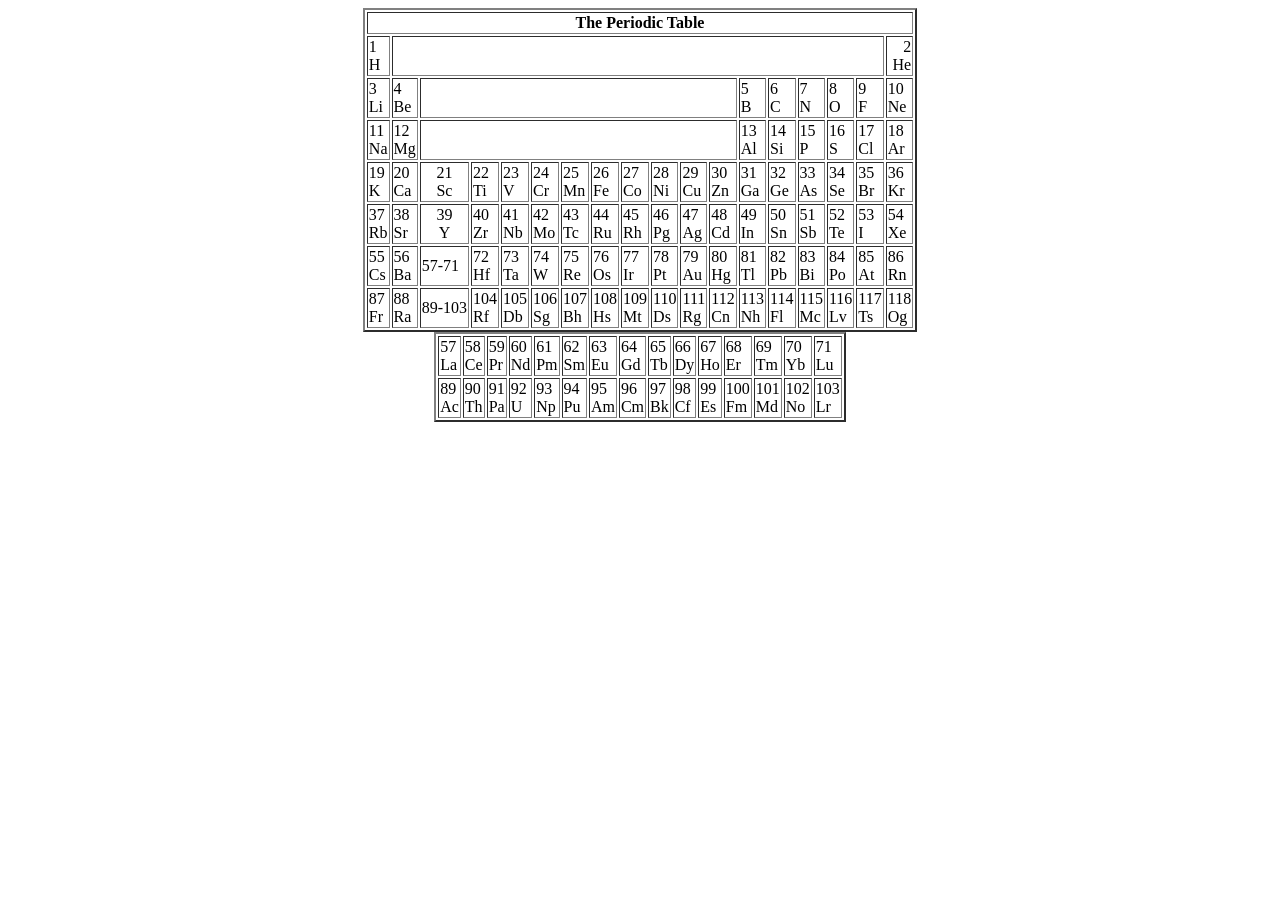
==== index.html @ 4da65993 "Assignment 01" ====
<!doctype html>
<html lang="en">
  <head>
    <meta charset="UTF-8" />
    <meta name="viewport" content="width=device-width, initial-scale=1.0" />
    <title>Assignment 01</title>
  </head>
  <body>
      <table border="2" align="center">
        <thead><tr>
          <th rowspan="2" colspan="18">The Periodic Table</th></tr>
        </thead>
        <tr>
          <td align="left">
            <div>1<br>H</div>
            </td><td colspan="16"></td>
          </td>
          <td align="right"><div>2<br>He</div></td>
        </tr>
        <tr>
        <td>3<br>Li</td>
        <td>4<br>Be</td>
        <td colspan="10"></td>
        <td>5<br>B</td>
        <td>6<br>C</td>
        <td>7<br>N</td>
        <td>8<br>O</td>
        <td>9<br>F</td>
        <td>10<br>Ne</td>
        </tr>
        <tr>
            <td>11<br>Na</td>
            <td>12<br>Mg</td>
            <td colspan="10"></td>
            <td>13<br>Al</td>
            <td>14<br>Si</td>
            <td>15<br>P</td>
            <td>16<br>S</td>
            <td>17<br>Cl</td>
            <td>18<br>Ar</td>
        </tr>
        <tr>
            <td>19<br>K</td>
            <td>20<br>Ca</td>
            <td align="center">21<br>Sc</td>
            <td>22<br>Ti</td>
            <td>23<br>V</td>
            <td>24<br>Cr</td>
            <td>25<br>Mn</td>
            <td>26<br>Fe</td>
            <td>27<br>Co</td>
            <td>28<br>Ni</td>
            <td>29<br>Cu</td>
            <td>30<br>Zn</td>
            <td>31<br>Ga</td>
            <td>32<br>Ge</td>
            <td>33<br>As</td>
            <td>34<br>Se</td>
            <td>35<br>Br</td>
            <td>36<br>Kr</td>
        </tr>
        <tr>
            <td>37<br>Rb</td>
            <td>38<br>Sr</td>
            <td align="center">39<br>Y</td>
            <td>40<br>Zr</td>
            <td>41<br>Nb</td>
            <td>42<br>Mo</td>
            <td>43<br>Tc</td>
            <td>44<br>Ru</td>
            <td>45<br>Rh</td>
            <td>46<br>Pg</td>
            <td>47<br>Ag</td>
            <td>48<br>Cd</td>
            <td>49<br>In</td>
            <td>50<br>Sn</td>
            <td>51<br>Sb</td>
            <td>52<br>Te</td>
            <td>53<br>I</td>
            <td>54<br>Xe</td>
        </tr>
        <tr>
            <td>55<br>Cs</td>
            <td>56<br>Ba</td>
            <td>57-71<br> </td>
            <td>72<br>Hf</td>
            <td>73<br>Ta</td>
            <td>74<br>W</td>
            <td>75<br>Re</td>
            <td>76<br>Os</td>
            <td>77<br>Ir</td>
            <td>78<br>Pt</td>
            <td>79<br>Au</td>
            <td>80<br>Hg</td>
            <td>81<br>Tl</td>
            <td>82<br>Pb</td>
            <td>83<br>Bi</td>
            <td>84<br>Po</td>
            <td>85<br>At</td>
            <td>86<br>Rn</td>
        </tr>
        <tr>
            <td>87<br>Fr</td>
            <td>88<br>Ra</td>
            <td>89-103<br> </td>
            <td>104<br>Rf</td>
            <td>105<br>Db</td>
            <td>106<br>Sg</td>
            <td>107<br>Bh</td>
            <td>108<br>Hs</td>
            <td>109<br>Mt</td>
            <td>110<br>Ds</td>
            <td>111<br>Rg</td>
            <td>112<br>Cn</td>
            <td>113<br>Nh</td>
            <td>114<br>Fl</td>
            <td>115<br>Mc</td>
            <td>116<br>Lv</td>
            <td>117<br>Ts</td>
            <td>118<br>Og</td>
        </tr>
      </table>
    </div>
    <table border="2" align="center">
      <tr>
        <td>57<br>La</td>
        <td>58<br>Ce</td>
        <td>59<br>Pr</td>
        <td>60<br>Nd</td>
        <td>61<br>Pm</td>
        <td>62<br>Sm</td>
        <td>63<br>Eu</td>
        <td>64<br>Gd</td>
        <td>65<br>Tb</td>
        <td>66<br>Dy</td>
        <td>67<br>Ho</td>
        <td>68<br>Er</td>
        <td>69<br>Tm</td>
        <td>70<br>Yb</td>
        <td>71<br>Lu</td>
      </tr>
      <tr>
      <td>89<br>Ac</td>
      <td>90<br>Th</td>
      <td>91<br>Pa</td>
      <td>92<br>U</td>
      <td>93<br>Np</td>
      <td>94<br>Pu</td>
      <td>95<br>Am</td>
      <td>96<br>Cm</td>
      <td>97<br>Bk</td>
      <td>98<br>Cf</td>
      <td>99<br>Es</td>
      <td>100<br>Fm</td>
      <td>101<br>Md</td>
      <td>102<br>No</td>
      <td>103<br>Lr</td>
    </tr>
    </table>
  </body>
</html>
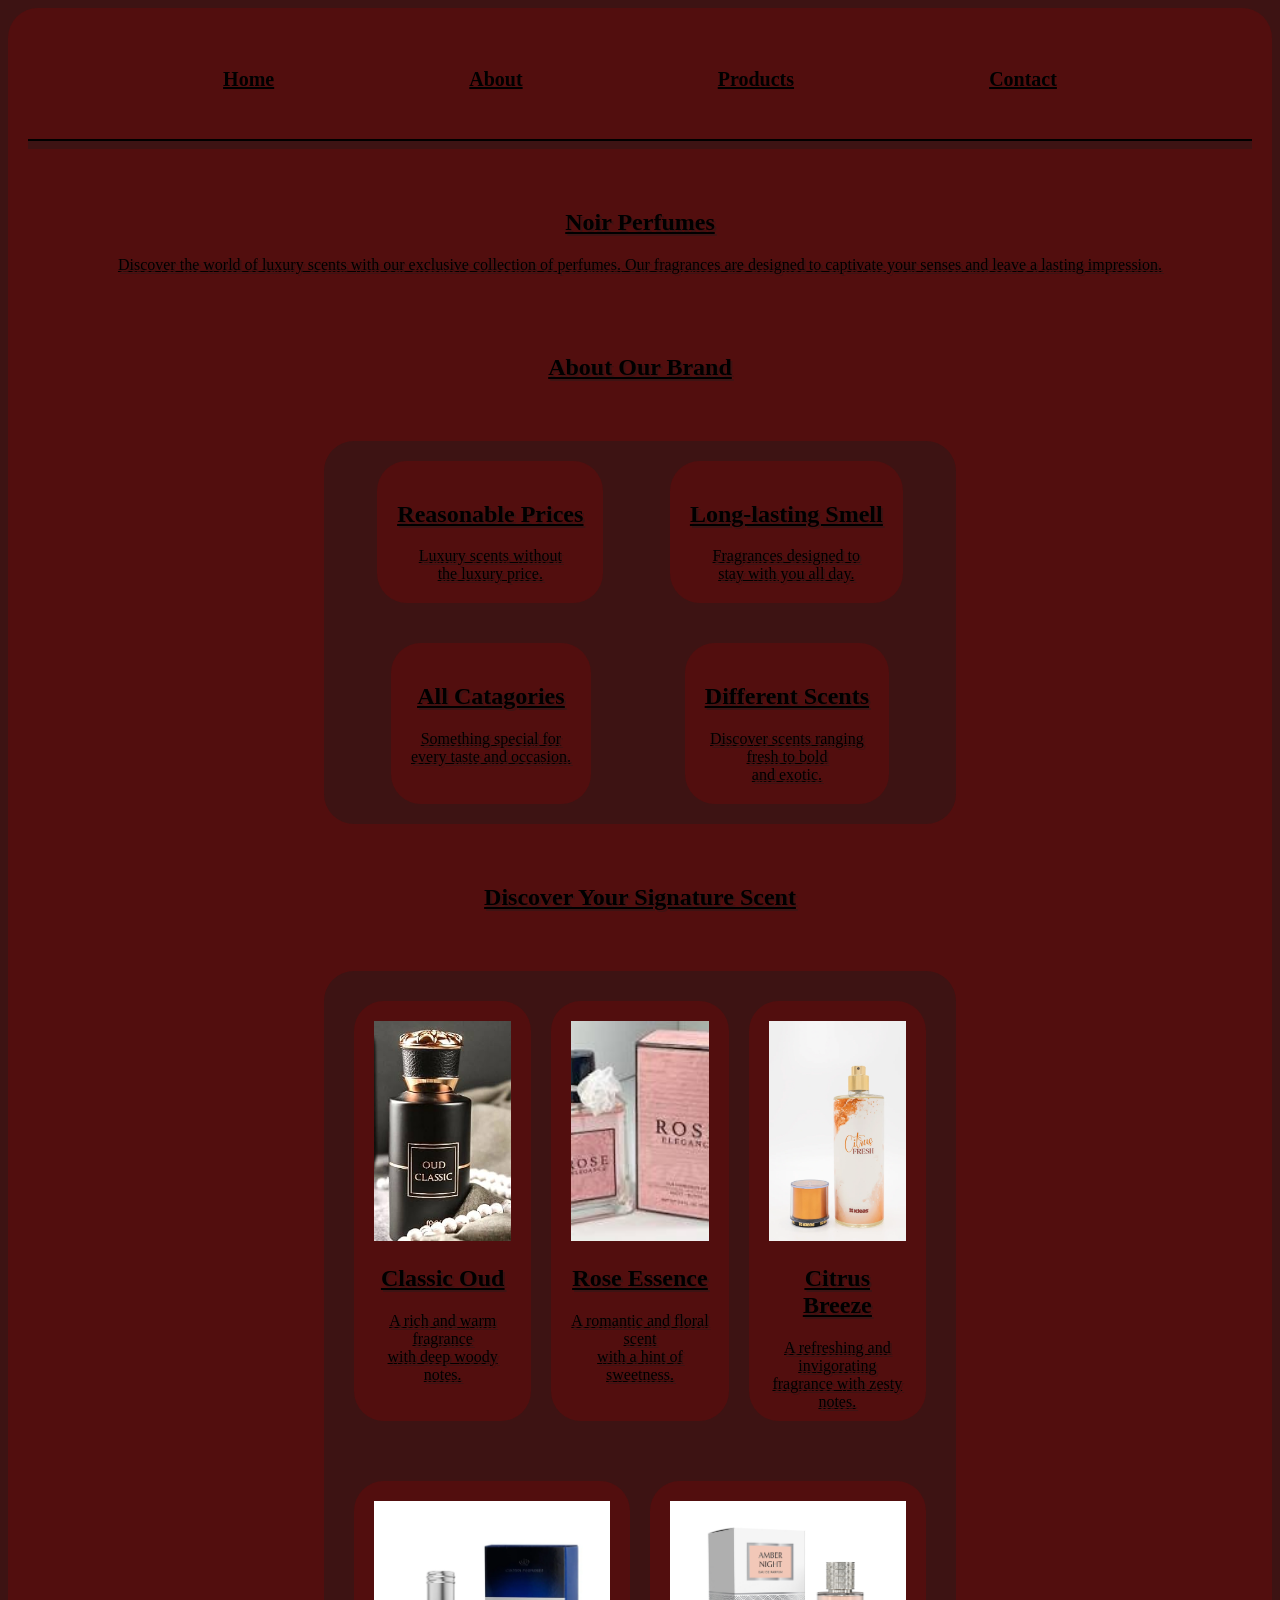
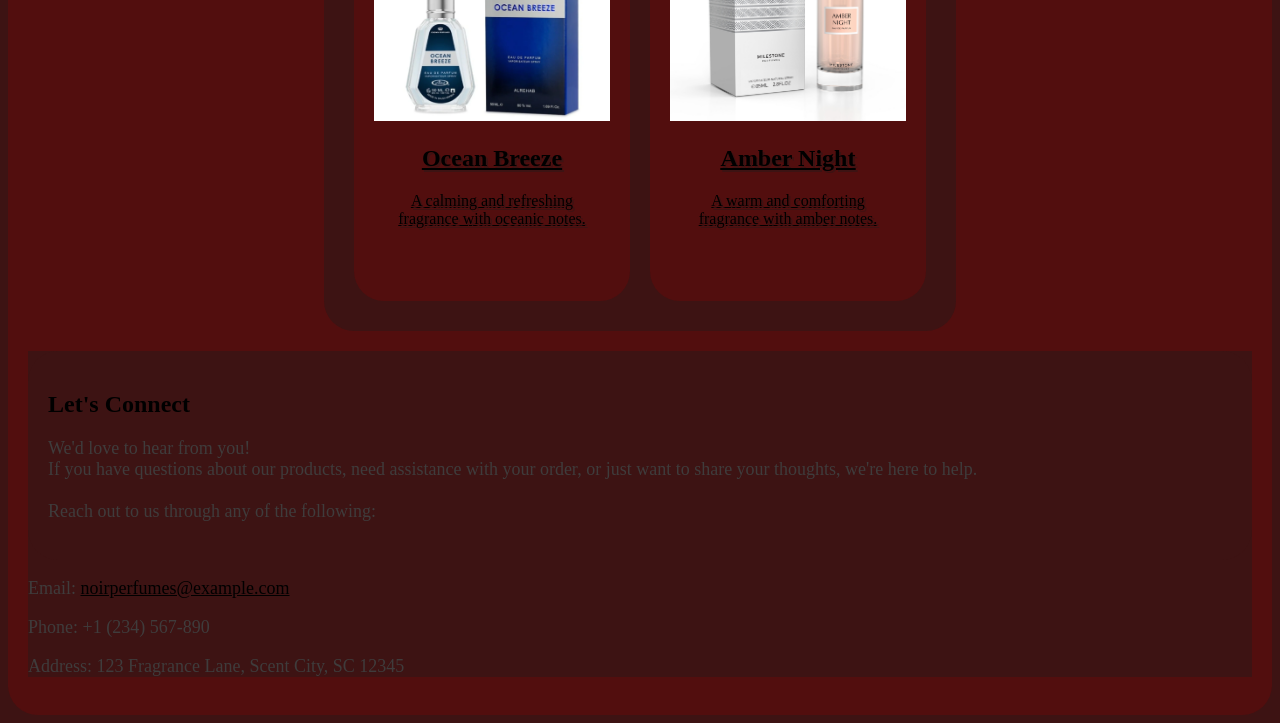
==== commit aa4f1c97: "assignment-03" ====
--- a/index.html
+++ b/index.html
@@ -3,159 +3,102 @@
   <head>
     <meta charset="UTF-8" />
     <meta name="viewport" content="width=device-width, initial-scale=1.0" />
-    <title>Assignment 01</title>
+    <title>Web Page Using Flexboxes</title>
+    <link rel="stylesheet" href="assignment3.css" />
   </head>
   <body>
-      <table border="2" align="center">
-        <thead><tr>
-          <th rowspan="2" colspan="18">The Periodic Table</th></tr>
-        </thead>
-        <tr>
-          <td align="left">
-            <div>1<br>H</div>
-            </td><td colspan="16"></td>
-          </td>
-          <td align="right"><div>2<br>He</div></td>
-        </tr>
-        <tr>
-        <td>3<br>Li</td>
-        <td>4<br>Be</td>
-        <td colspan="10"></td>
-        <td>5<br>B</td>
-        <td>6<br>C</td>
-        <td>7<br>N</td>
-        <td>8<br>O</td>
-        <td>9<br>F</td>
-        <td>10<br>Ne</td>
-        </tr>
-        <tr>
-            <td>11<br>Na</td>
-            <td>12<br>Mg</td>
-            <td colspan="10"></td>
-            <td>13<br>Al</td>
-            <td>14<br>Si</td>
-            <td>15<br>P</td>
-            <td>16<br>S</td>
-            <td>17<br>Cl</td>
-            <td>18<br>Ar</td>
-        </tr>
-        <tr>
-            <td>19<br>K</td>
-            <td>20<br>Ca</td>
-            <td align="center">21<br>Sc</td>
-            <td>22<br>Ti</td>
-            <td>23<br>V</td>
-            <td>24<br>Cr</td>
-            <td>25<br>Mn</td>
-            <td>26<br>Fe</td>
-            <td>27<br>Co</td>
-            <td>28<br>Ni</td>
-            <td>29<br>Cu</td>
-            <td>30<br>Zn</td>
-            <td>31<br>Ga</td>
-            <td>32<br>Ge</td>
-            <td>33<br>As</td>
-            <td>34<br>Se</td>
-            <td>35<br>Br</td>
-            <td>36<br>Kr</td>
-        </tr>
-        <tr>
-            <td>37<br>Rb</td>
-            <td>38<br>Sr</td>
-            <td align="center">39<br>Y</td>
-            <td>40<br>Zr</td>
-            <td>41<br>Nb</td>
-            <td>42<br>Mo</td>
-            <td>43<br>Tc</td>
-            <td>44<br>Ru</td>
-            <td>45<br>Rh</td>
-            <td>46<br>Pg</td>
-            <td>47<br>Ag</td>
-            <td>48<br>Cd</td>
-            <td>49<br>In</td>
-            <td>50<br>Sn</td>
-            <td>51<br>Sb</td>
-            <td>52<br>Te</td>
-            <td>53<br>I</td>
-            <td>54<br>Xe</td>
-        </tr>
-        <tr>
-            <td>55<br>Cs</td>
-            <td>56<br>Ba</td>
-            <td>57-71<br> </td>
-            <td>72<br>Hf</td>
-            <td>73<br>Ta</td>
-            <td>74<br>W</td>
-            <td>75<br>Re</td>
-            <td>76<br>Os</td>
-            <td>77<br>Ir</td>
-            <td>78<br>Pt</td>
-            <td>79<br>Au</td>
-            <td>80<br>Hg</td>
-            <td>81<br>Tl</td>
-            <td>82<br>Pb</td>
-            <td>83<br>Bi</td>
-            <td>84<br>Po</td>
-            <td>85<br>At</td>
-            <td>86<br>Rn</td>
-        </tr>
-        <tr>
-            <td>87<br>Fr</td>
-            <td>88<br>Ra</td>
-            <td>89-103<br> </td>
-            <td>104<br>Rf</td>
-            <td>105<br>Db</td>
-            <td>106<br>Sg</td>
-            <td>107<br>Bh</td>
-            <td>108<br>Hs</td>
-            <td>109<br>Mt</td>
-            <td>110<br>Ds</td>
-            <td>111<br>Rg</td>
-            <td>112<br>Cn</td>
-            <td>113<br>Nh</td>
-            <td>114<br>Fl</td>
-            <td>115<br>Mc</td>
-            <td>116<br>Lv</td>
-            <td>117<br>Ts</td>
-            <td>118<br>Og</td>
-        </tr>
-      </table>
+    <div style="border-radius: 30px;background-color: rgb(82, 14, 14);">
+    <div class="navbar">
+      <div class="navItem"><a href="#home">Home</a></div>
+      <div class="navItem"><a href="#about">About</a></div>
+      <div class="navItem"><a href="#products">Products</a></div>
+      <div class="navItem"><a href="#contact">Contact</a></div>
     </div>
-    <table border="2" align="center">
-      <tr>
-        <td>57<br>La</td>
-        <td>58<br>Ce</td>
-        <td>59<br>Pr</td>
-        <td>60<br>Nd</td>
-        <td>61<br>Pm</td>
-        <td>62<br>Sm</td>
-        <td>63<br>Eu</td>
-        <td>64<br>Gd</td>
-        <td>65<br>Tb</td>
-        <td>66<br>Dy</td>
-        <td>67<br>Ho</td>
-        <td>68<br>Er</td>
-        <td>69<br>Tm</td>
-        <td>70<br>Yb</td>
-        <td>71<br>Lu</td>
-      </tr>
-      <tr>
-      <td>89<br>Ac</td>
-      <td>90<br>Th</td>
-      <td>91<br>Pa</td>
-      <td>92<br>U</td>
-      <td>93<br>Np</td>
-      <td>94<br>Pu</td>
-      <td>95<br>Am</td>
-      <td>96<br>Cm</td>
-      <td>97<br>Bk</td>
-      <td>98<br>Cf</td>
-      <td>99<br>Es</td>
-      <td>100<br>Fm</td>
-      <td>101<br>Md</td>
-      <td>102<br>No</td>
-      <td>103<br>Lr</td>
-    </tr>
-    </table>
+    <section id="home"><hr color="black">
+    
+    <div class="parent">
+      <div class="heading">
+        <h1 style="background-color: rgb(82, 14, 14)">Noir Perfumes</h1>
+        Discover the world of luxury scents with our exclusive collection of
+          perfumes. Our fragrances are designed to captivate your senses and
+          leave a lasting impression.
+      </div>
+    </section>
+    <section id="about">
+      <div class="heading">
+      <h2 style="background-color: rgb(82, 14, 14)">About Our Brand</h2></div>
+      <div class="parent">
+        <div class="cardHead" style="border-top-left-radius: 30px;border-top-right-radius: 30px;">
+          <div class="card">
+            <h2 class="heading">Reasonable Prices</h2>
+            Luxury scents without <br />
+            the luxury price.
+          </div>
+          <br />
+          <div class="card">
+            <h2 class="heading">Long-lasting Smell</h2>
+            Fragrances designed to <br />
+            stay with you all day.
+          </div>
+        </div>
+        <div class="cardHead" style="border-bottom-left-radius: 30px;border-bottom-right-radius: 30px;">
+          <div class="card">
+            <h2 class="heading">All Catagories</h2>
+            Something special for <br />
+            every taste and occasion.
+          </div>
+          <br />
+          <div class="card">
+            <h2 class="heading">Different Scents</h2>
+            Discover scents ranging <br />
+            fresh to bold <br />and exotic.
+          </div>
+        </div>
+      </div></section>
+      <section id="products">
+        <div class="heading">
+        <h2 style="background-color: rgb(82, 14, 14);">Discover Your Signature Scent</h2>
+      </div>
+      <div class="parent">
+        <div class="cardHead" style="border-top-left-radius: 30px;border-top-right-radius: 30px;">
+          <div class="productCard">
+            <img src="./img/classic-oud.jpg" alt="Classic Oud Img">
+            <h2 class="heading">Classic Oud</h2>
+            A rich and warm fragrance <br />with deep woody notes.
+          </div>
+          <div class="productCard">
+            <img src="./img/rose-elegance.jpg" alt="Rose Essence Img">
+            <h2 class="heading">Rose Essence</h2>
+            A romantic and floral scent <br />with a hint of sweetness.
+          </div>
+          <div class="productCard">
+            <img src="./img/Citrus_fresh.webp" alt="Citrus Breeze Img">
+            <h2 class="heading">Citrus Breeze</h2>
+            A refreshing and invigorating <br />fragrance with zesty notes.
+          </div>
+        </div>
+        <div class="cardHead" style="border-bottom-left-radius: 30px;border-bottom-right-radius: 30px;">
+          <div class="productCard">
+            <img src="./img/ocean_breeze.webp" alt="Ocean Breeze Img">
+            <h2 class="heading">Ocean Breeze</h2>
+            A calming and refreshing <br />fragrance with oceanic notes.
+          </div>
+          <div class="productCard">
+            <img src="./img/Amber-Night-1-scaled.jpg" alt="Amber Night Img">
+            <h2 class="heading">Amber Night</h2>
+            A warm and comforting <br />fragrance with amber notes.
+          </div>
+        </div>
+      </div></section>
+      <section id="contact">
+        <div class="contactUs">
+        <h2 style="background-color: rgb(61, 19, 19);">Let's Connect</h2>
+        <p class="para" style="text-decoration: none;">We'd love to hear from you! <br />If you have questions about our products, need assistance with your order, or just want to share your thoughts, we're here to help.<br /> <br />Reach out to us through any of the following:</p>
+        </div>
+        <p class="para" style="text-decoration: none;">Email: <a class="contactLink" href="mailto:info@perfumeshop.com">noirperfumes@example.com</a></p>
+        <p class="para" style="text-decoration: none;">Phone: +1 (234) 567-890</p>
+        <p class="para" style="text-decoration: none;">Address: 123 Fragrance Lane, Scent City, SC 12345</p>
+      </section>
+    </div>
   </body>
 </html>
--- a/assignment3.css
+++ b/assignment3.css
@@ -0,0 +1,118 @@
+* {
+  background-color: rgb(61, 19, 19);
+}
+
+html {
+  scroll-behavior: smooth;
+}
+
+div {
+  padding: 20px;
+  justify-content: center;
+  transition: 0.5s;
+}
+
+.heading {
+  background-color: rgb(82, 14, 14);
+  text-align: center;
+  text-decoration: underline;
+  text-shadow: 2px 2px rgb(61, 19, 19);
+}
+
+.parent {
+  background-color: rgb(82, 14, 14);
+  padding: 20px;
+  /* border-radius: 30px; */
+  display: flex;
+  flex-direction: column;
+}
+
+.card {
+  border-radius: 30px;
+  background-color: rgb(82, 14, 14);
+  text-align: center;
+  text-decoration: underline;
+  text-shadow: 2px 2px rgb(61, 19, 19);
+}
+
+.card:hover {
+  transform: scale(1.05);
+  box-shadow: 0 10px 25px rgba(0, 0, 0, 0.15);
+}
+
+.cardHead {
+  display: flex;
+  flex-direction: row;
+  width: 50%;
+  align-self: center;
+  justify-content: space-evenly;
+}
+
+.navbar {
+  display: flex;
+  flex-direction: row;
+  justify-content: space-evenly;
+  background-color: rgb(82, 14, 14);
+  /* border-radius: 30px; */
+  padding: 20px;
+  position: sticky;
+}
+.navItem {
+  text-decoration: none;
+  color: white;
+  background-color: rgb(82, 14, 14);
+  font-size: 20px;
+  font-weight: bold;
+}
+
+.navItem:hover {
+  transform: scale(1.05);
+  transform: translateY(-5px);
+}
+
+a {
+  text-decoration: underline bold;
+  color: black;
+  background-color: rgb(82, 14, 14);
+}
+
+.productCard {
+  width: 280px;
+  height: 380px;
+  overflow: hidden;
+  border-radius: 30px;
+  background-color: rgb(82, 14, 14);
+  text-align: center;
+  text-decoration: underline;
+  text-shadow: 2px 2px rgb(61, 19, 19);
+  margin: 10px;
+}
+
+.productCard img {
+  width: 100%;
+  height: 220px;
+  object-fit: cover;
+}
+
+.productCard:hover {
+  transform: scale(1.05);
+  box-shadow: 0 10px 25px rgba(0, 0, 0, 0.15);
+}
+
+.para {
+  text-align: left;
+  font-size: 18px;
+  color: rgb(63, 60, 60);
+}
+
+.contactUs {
+  padding: 20px;
+  text-align: left;
+  border-radius: 30px;
+}
+
+.contactLink {
+  text-decoration: underline;
+  color: black;
+  background-color: rgb(61, 19, 19);
+}
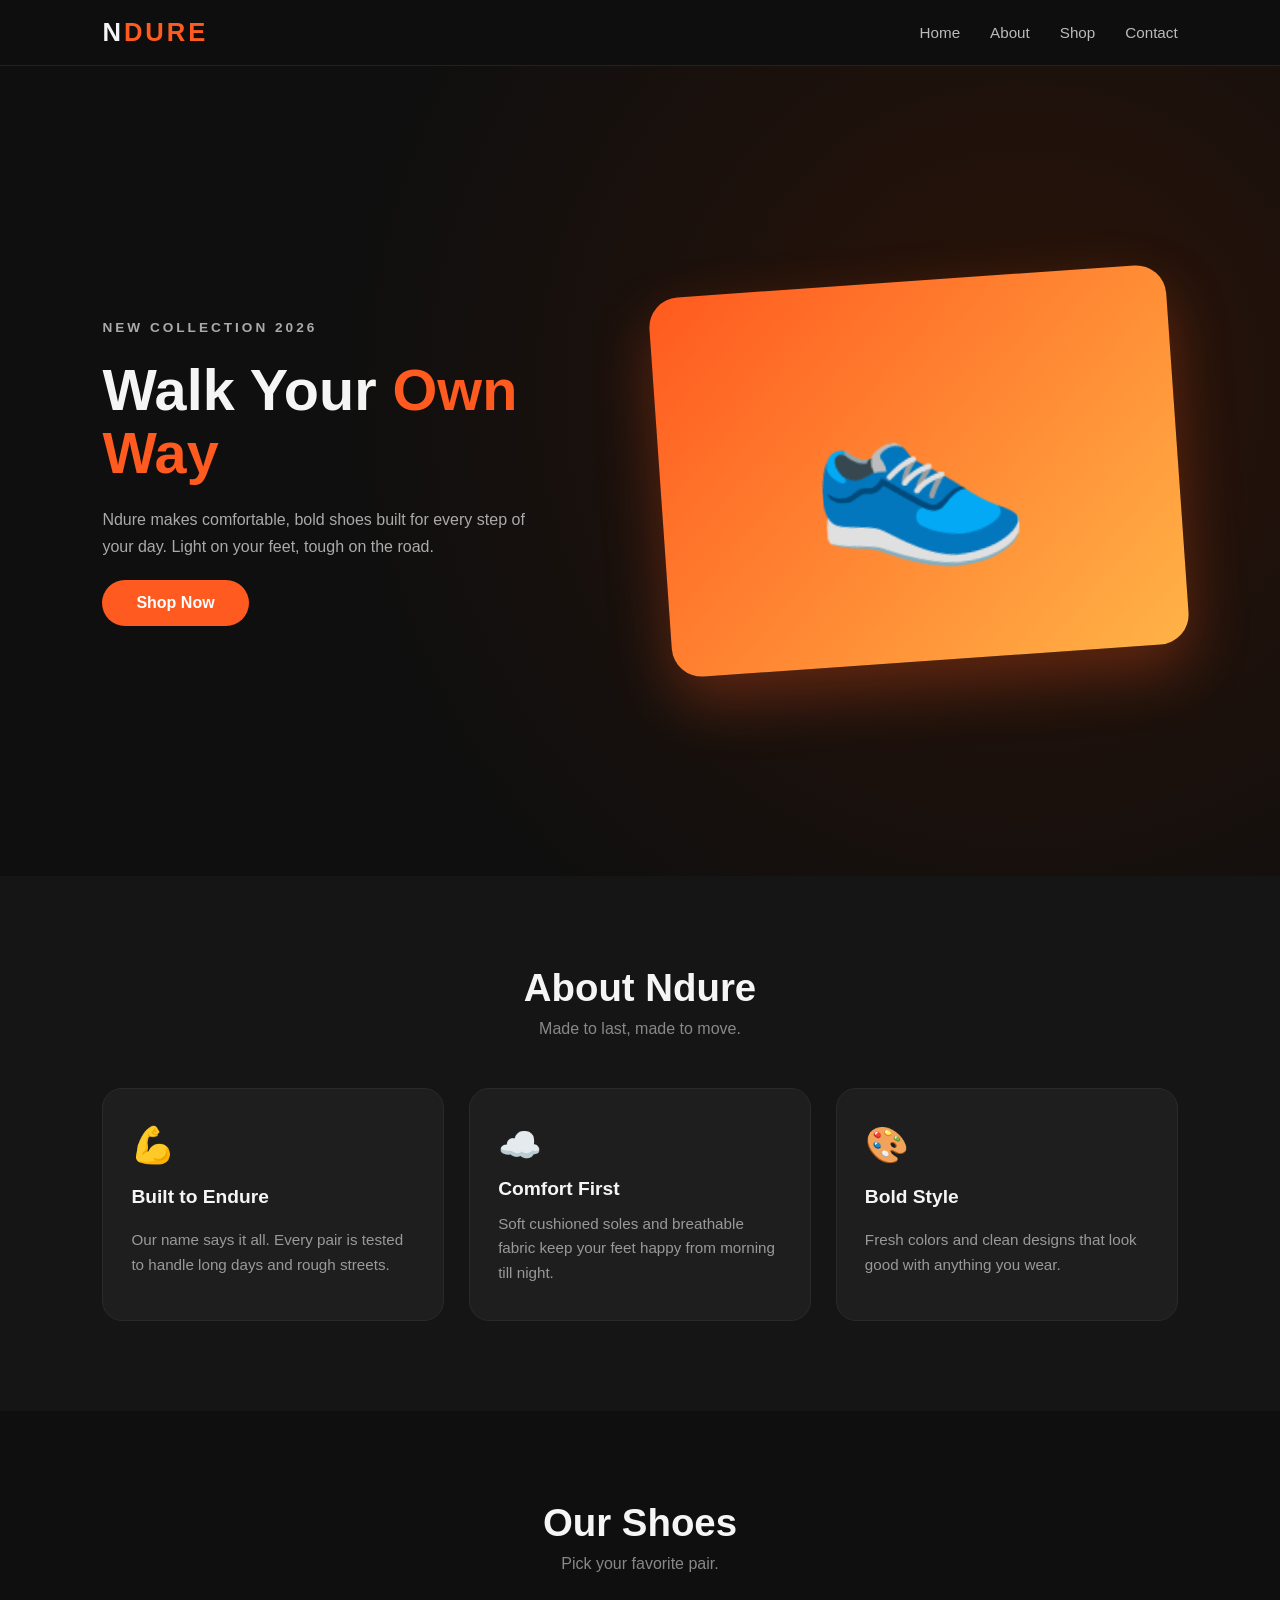
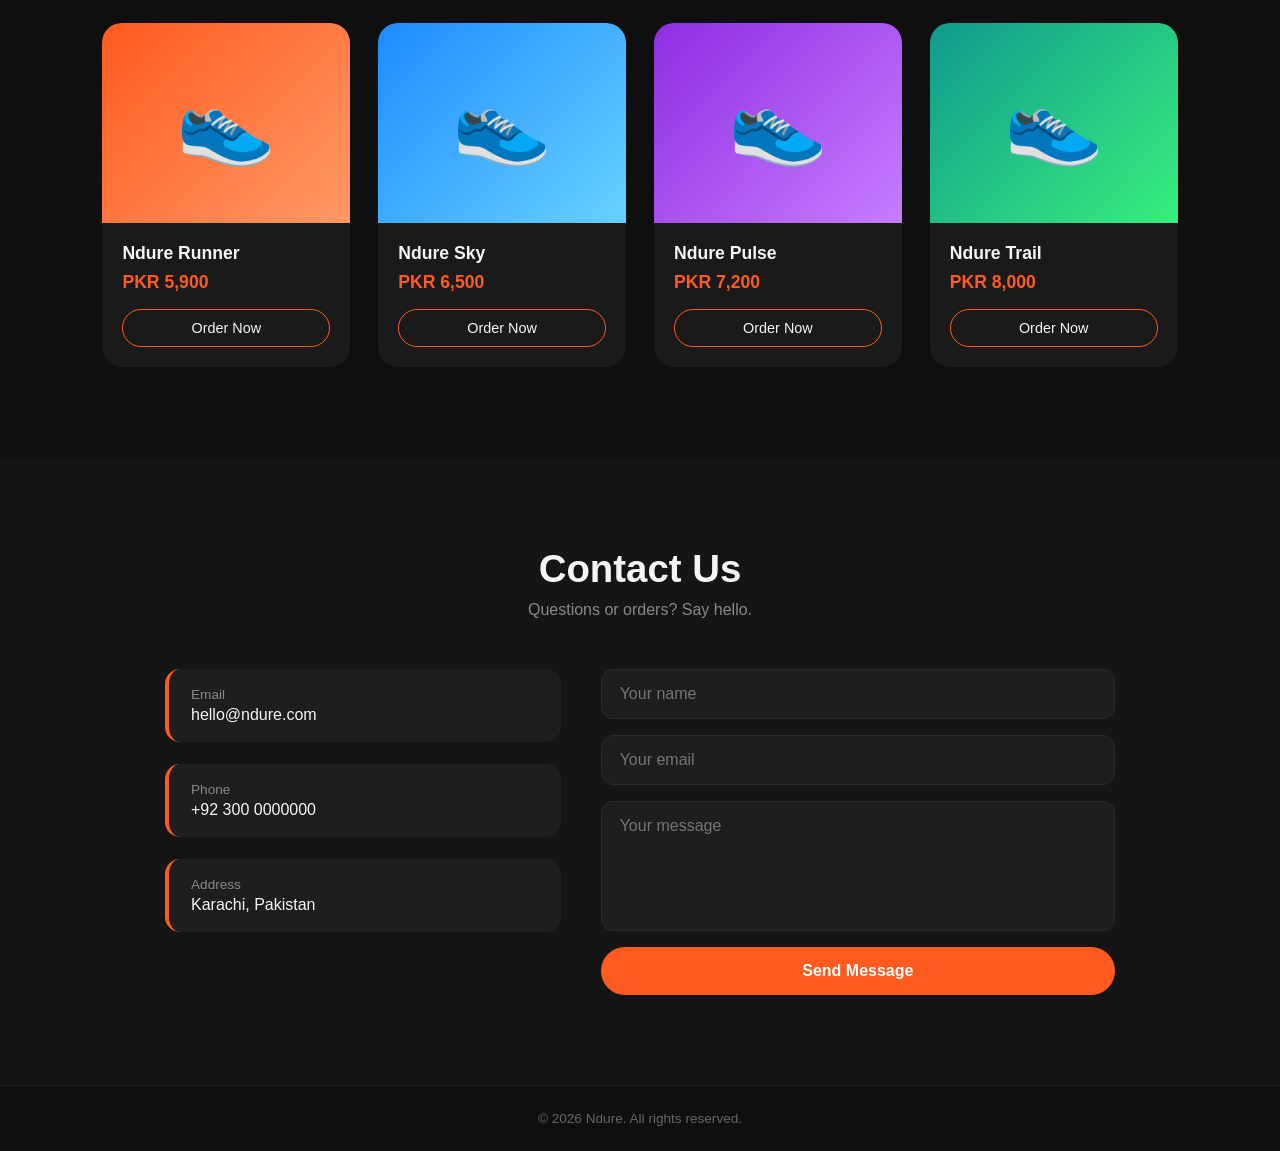
==== commit 0cfeff01: "grid website" ====
--- a/index.html
+++ b/index.html
@@ -2,103 +2,133 @@
 <html lang="en">
   <head>
     <meta charset="UTF-8" />
-    <meta name="viewport" content="width=device-width, initial-scale=1.0" />
-    <title>Web Page Using Flexboxes</title>
-    <link rel="stylesheet" href="assignment3.css" />
+    <meta name="viewport" content="width=device-width, initial-scale=1" />
+    <title>Ndure | Walk Your Own Way</title>
+    <link rel="stylesheet" href="style.css" />
   </head>
   <body>
-    <div style="border-radius: 30px;background-color: rgb(82, 14, 14);">
-    <div class="navbar">
-      <div class="navItem"><a href="#home">Home</a></div>
-      <div class="navItem"><a href="#about">About</a></div>
-      <div class="navItem"><a href="#products">Products</a></div>
-      <div class="navItem"><a href="#contact">Contact</a></div>
-    </div>
-    <section id="home"><hr color="black">
-    
-    <div class="parent">
-      <div class="heading">
-        <h1 style="background-color: rgb(82, 14, 14)">Noir Perfumes</h1>
-        Discover the world of luxury scents with our exclusive collection of
-          perfumes. Our fragrances are designed to captivate your senses and
-          leave a lasting impression.
+    <!-- NAVBAR -->
+    <header>
+      <a href="#home" class="logo">N<span>DURE</span></a>
+      <nav>
+        <a href="#home">Home</a>
+        <a href="#about">About</a>
+        <a href="#shop">Shop</a>
+        <a href="#contact">Contact</a>
+      </nav>
+    </header>
+
+    <!-- HOME -->
+    <section id="home">
+      <div class="hero-text">
+        <p class="tag">NEW COLLECTION 2026</p>
+        <h1>Walk Your <span>Own Way</span></h1>
+        <p>
+          Ndure makes comfortable, bold shoes built for every step of your day.
+          Light on your feet, tough on the road.
+        </p>
+        <a href="#shop" class="btn">Shop Now</a>
+      </div>
+      <div class="hero-img">👟</div>
+    </section>
+
+    <!-- ABOUT -->
+    <section id="about">
+      <div class="section-title">
+        <h2>About Ndure</h2>
+        <p>Made to last, made to move.</p>
+      </div>
+      <div class="about-box">
+        <div class="about-card">
+          <div class="icon">💪</div>
+          <h3>Built to Endure</h3>
+          <p>
+            Our name says it all. Every pair is tested to handle long days and
+            rough streets.
+          </p>
+        </div>
+        <div class="about-card">
+          <div class="icon">☁️</div>
+          <h3>Comfort First</h3>
+          <p>
+            Soft cushioned soles and breathable fabric keep your feet happy from
+            morning till night.
+          </p>
+        </div>
+        <div class="about-card">
+          <div class="icon">🎨</div>
+          <h3>Bold Style</h3>
+          <p>
+            Fresh colors and clean designs that look good with anything you
+            wear.
+          </p>
+        </div>
       </div>
     </section>
-    <section id="about">
-      <div class="heading">
-      <h2 style="background-color: rgb(82, 14, 14)">About Our Brand</h2></div>
-      <div class="parent">
-        <div class="cardHead" style="border-top-left-radius: 30px;border-top-right-radius: 30px;">
-          <div class="card">
-            <h2 class="heading">Reasonable Prices</h2>
-            Luxury scents without <br />
-            the luxury price.
-          </div>
-          <br />
-          <div class="card">
-            <h2 class="heading">Long-lasting Smell</h2>
-            Fragrances designed to <br />
-            stay with you all day.
+
+    <!-- SHOP -->
+    <section id="shop">
+      <div class="section-title">
+        <h2>Our Shoes</h2>
+        <p>Pick your favorite pair.</p>
+      </div>
+      <div class="products">
+        <div class="product">
+          <div class="shoe-pic c1">👟</div>
+          <div class="info">
+            <h3>Ndure Runner</h3>
+            <p class="price">PKR 5,900</p>
+            <a href="#contact">Order Now</a>
           </div>
         </div>
-        <div class="cardHead" style="border-bottom-left-radius: 30px;border-bottom-right-radius: 30px;">
-          <div class="card">
-            <h2 class="heading">All Catagories</h2>
-            Something special for <br />
-            every taste and occasion.
-          </div>
-          <br />
-          <div class="card">
-            <h2 class="heading">Different Scents</h2>
-            Discover scents ranging <br />
-            fresh to bold <br />and exotic.
+        <div class="product">
+          <div class="shoe-pic c2">👟</div>
+          <div class="info">
+            <h3>Ndure Sky</h3>
+            <p class="price">PKR 6,500</p>
+            <a href="#contact">Order Now</a>
           </div>
         </div>
-      </div></section>
-      <section id="products">
-        <div class="heading">
-        <h2 style="background-color: rgb(82, 14, 14);">Discover Your Signature Scent</h2>
-      </div>
-      <div class="parent">
-        <div class="cardHead" style="border-top-left-radius: 30px;border-top-right-radius: 30px;">
-          <div class="productCard">
-            <img src="./img/classic-oud.jpg" alt="Classic Oud Img">
-            <h2 class="heading">Classic Oud</h2>
-            A rich and warm fragrance <br />with deep woody notes.
-          </div>
-          <div class="productCard">
-            <img src="./img/rose-elegance.jpg" alt="Rose Essence Img">
-            <h2 class="heading">Rose Essence</h2>
-            A romantic and floral scent <br />with a hint of sweetness.
-          </div>
-          <div class="productCard">
-            <img src="./img/Citrus_fresh.webp" alt="Citrus Breeze Img">
-            <h2 class="heading">Citrus Breeze</h2>
-            A refreshing and invigorating <br />fragrance with zesty notes.
+        <div class="product">
+          <div class="shoe-pic c3">👟</div>
+          <div class="info">
+            <h3>Ndure Pulse</h3>
+            <p class="price">PKR 7,200</p>
+            <a href="#contact">Order Now</a>
           </div>
         </div>
-        <div class="cardHead" style="border-bottom-left-radius: 30px;border-bottom-right-radius: 30px;">
-          <div class="productCard">
-            <img src="./img/ocean_breeze.webp" alt="Ocean Breeze Img">
-            <h2 class="heading">Ocean Breeze</h2>
-            A calming and refreshing <br />fragrance with oceanic notes.
-          </div>
-          <div class="productCard">
-            <img src="./img/Amber-Night-1-scaled.jpg" alt="Amber Night Img">
-            <h2 class="heading">Amber Night</h2>
-            A warm and comforting <br />fragrance with amber notes.
+        <div class="product">
+          <div class="shoe-pic c4">👟</div>
+          <div class="info">
+            <h3>Ndure Trail</h3>
+            <p class="price">PKR 8,000</p>
+            <a href="#contact">Order Now</a>
           </div>
         </div>
-      </div></section>
-      <section id="contact">
-        <div class="contactUs">
-        <h2 style="background-color: rgb(61, 19, 19);">Let's Connect</h2>
-        <p class="para" style="text-decoration: none;">We'd love to hear from you! <br />If you have questions about our products, need assistance with your order, or just want to share your thoughts, we're here to help.<br /> <br />Reach out to us through any of the following:</p>
+      </div>
+    </section>
+
+    <!-- CONTACT -->
+    <section id="contact">
+      <div class="section-title">
+        <h2>Contact Us</h2>
+        <p>Questions or orders? Say hello.</p>
+      </div>
+      <div class="contact-box">
+        <div class="contact-info">
+          <div><span>Email</span>hello@ndure.com</div>
+          <div><span>Phone</span>+92 300 0000000</div>
+          <div><span>Address</span>Karachi, Pakistan</div>
         </div>
-        <p class="para" style="text-decoration: none;">Email: <a class="contactLink" href="mailto:info@perfumeshop.com">noirperfumes@example.com</a></p>
-        <p class="para" style="text-decoration: none;">Phone: +1 (234) 567-890</p>
-        <p class="para" style="text-decoration: none;">Address: 123 Fragrance Lane, Scent City, SC 12345</p>
-      </section>
-    </div>
+        <form>
+          <input type="text" placeholder="Your name" />
+          <input type="email" placeholder="Your email" />
+          <textarea placeholder="Your message"></textarea>
+          <button type="button">Send Message</button>
+        </form>
+      </div>
+    </section>
+
+    <footer>© 2026 Ndure. All rights reserved.</footer>
   </body>
 </html>
--- a/style.css
+++ b/style.css
@@ -0,0 +1,349 @@
+/* ---------- Basic reset ---------- */
+* {
+  margin: 0;
+  padding: 0;
+  box-sizing: border-box;
+}
+
+html {
+  scroll-behavior: smooth;
+}
+
+body {
+  font-family: "Segoe UI", Arial, sans-serif;
+  background: #0f0f0f;
+  color: #f5f5f5;
+  display: grid; /* body itself is a grid */
+  grid-template-columns: 1fr;
+}
+
+a {
+  text-decoration: none;
+  color: inherit;
+}
+
+/* ---------- Navbar ---------- */
+header {
+  position: sticky;
+  top: 0;
+  z-index: 10;
+  display: grid;
+  grid-template-columns: 1fr auto;
+  align-items: center;
+  padding: 18px 8%;
+  background: rgba(15, 15, 15, 0.9);
+  border-bottom: 1px solid #222;
+}
+
+.logo {
+  font-size: 1.6rem;
+  font-weight: 800;
+  letter-spacing: 3px;
+}
+.logo span {
+  color: #ff5a1f;
+}
+
+nav {
+  display: grid;
+  grid-auto-flow: column;
+  gap: 30px;
+}
+nav a {
+  color: #bbb;
+  font-size: 0.95rem;
+  transition: 0.3s;
+}
+nav a:hover {
+  color: #ff5a1f;
+}
+
+/* ---------- Home ---------- */
+#home {
+  display: grid;
+  grid-template-columns: 1fr 1fr;
+  align-items: center;
+  gap: 40px;
+  min-height: 90vh;
+  padding: 0 8%;
+  background: radial-gradient(circle at 80% 40%, #2a1308, #0f0f0f 60%);
+}
+
+.hero-text {
+  display: grid;
+  gap: 20px;
+  justify-items: start;
+}
+.tag {
+  color: #ff5a1f;
+  letter-spacing: 3px;
+  font-size: 0.85rem;
+  font-weight: 600;
+}
+.hero-text h1 {
+  font-size: 3.6rem;
+  line-height: 1.1;
+}
+.hero-text h1 span {
+  color: #ff5a1f;
+}
+.hero-text p {
+  color: #aaa;
+  line-height: 1.7;
+  max-width: 440px;
+}
+
+.btn {
+  display: grid;
+  place-items: center;
+  padding: 14px 34px;
+  background: #ff5a1f;
+  color: #fff;
+  font-weight: 600;
+  border-radius: 50px;
+  transition: 0.3s;
+}
+.btn:hover {
+  background: #fff;
+  color: #0f0f0f;
+  transform: translateY(-3px);
+}
+
+.hero-img {
+  display: grid;
+  place-items: center;
+  font-size: 11rem;
+  height: 380px;
+  border-radius: 30px;
+  background: linear-gradient(135deg, #ff5a1f, #ffb347);
+  transform: rotate(-4deg);
+  box-shadow: 0 25px 60px rgba(255, 90, 31, 0.3);
+}
+
+/* ---------- Shared section style ---------- */
+section {
+  padding: 90px 8%;
+}
+
+.section-title {
+  display: grid;
+  justify-items: center;
+  gap: 10px;
+  margin-bottom: 50px;
+  text-align: center;
+}
+.section-title h2 {
+  font-size: 2.4rem;
+}
+.section-title p {
+  color: #888;
+}
+
+/* ---------- About ---------- */
+#about {
+  background: #151515;
+}
+.about-box {
+  display: grid;
+  grid-template-columns: repeat(3, 1fr);
+  gap: 25px;
+}
+.about-card {
+  display: grid;
+  gap: 12px;
+  padding: 35px 28px;
+  background: #1e1e1e;
+  border-radius: 20px;
+  border: 1px solid #2a2a2a;
+  transition: 0.3s;
+}
+.about-card:hover {
+  border-color: #ff5a1f;
+  transform: translateY(-6px);
+}
+.about-card .icon {
+  font-size: 2.2rem;
+}
+.about-card h3 {
+  font-size: 1.2rem;
+}
+.about-card p {
+  color: #999;
+  line-height: 1.6;
+  font-size: 0.95rem;
+}
+
+/* ---------- Shop ---------- */
+.products {
+  display: grid;
+  grid-template-columns: repeat(auto-fit, minmax(230px, 1fr));
+  gap: 28px;
+}
+.product {
+  display: grid;
+  grid-template-rows: 200px auto;
+  background: #1a1a1a;
+  border-radius: 20px;
+  overflow: hidden;
+  transition: 0.3s;
+}
+.product:hover {
+  transform: translateY(-8px);
+  box-shadow: 0 15px 35px rgba(0, 0, 0, 0.5);
+}
+
+.shoe-pic {
+  display: grid;
+  place-items: center;
+  font-size: 5rem;
+}
+.c1 {
+  background: linear-gradient(135deg, #ff5a1f, #ff9966);
+}
+.c2 {
+  background: linear-gradient(135deg, #1f8bff, #66d1ff);
+}
+.c3 {
+  background: linear-gradient(135deg, #8e2de2, #c77dff);
+}
+.c4 {
+  background: linear-gradient(135deg, #11998e, #38ef7d);
+}
+
+.info {
+  display: grid;
+  gap: 8px;
+  padding: 20px;
+}
+.info h3 {
+  font-size: 1.1rem;
+}
+.info .price {
+  color: #ff5a1f;
+  font-weight: 700;
+  font-size: 1.1rem;
+}
+.info a {
+  display: grid;
+  place-items: center;
+  margin-top: 8px;
+  padding: 10px;
+  border: 1px solid #ff5a1f;
+  border-radius: 50px;
+  font-size: 0.9rem;
+  transition: 0.3s;
+}
+.info a:hover {
+  background: #ff5a1f;
+}
+
+/* ---------- Contact ---------- */
+#contact {
+  background: #151515;
+}
+
+.contact-box {
+  display: grid;
+  grid-template-columns: 1fr 1.3fr;
+  gap: 40px;
+  max-width: 950px;
+  margin: 0 auto;
+}
+.contact-info {
+  display: grid;
+  align-content: start;
+  gap: 22px;
+}
+.contact-info div {
+  display: grid;
+  gap: 4px;
+  padding: 18px 22px;
+  background: #1e1e1e;
+  border-radius: 15px;
+  border-left: 4px solid #ff5a1f;
+}
+.contact-info span {
+  color: #888;
+  font-size: 0.85rem;
+}
+
+form {
+  display: grid;
+  gap: 16px;
+}
+input,
+textarea {
+  padding: 15px 18px;
+  background: #1e1e1e;
+  border: 1px solid #2a2a2a;
+  border-radius: 12px;
+  color: #fff;
+  font-size: 1rem;
+  font-family: inherit;
+}
+input:focus,
+textarea:focus {
+  outline: none;
+  border-color: #ff5a1f;
+}
+textarea {
+  height: 130px;
+  resize: none;
+}
+button {
+  padding: 15px;
+  background: #ff5a1f;
+  color: #fff;
+  border: none;
+  border-radius: 50px;
+  font-size: 1rem;
+  font-weight: 600;
+  cursor: pointer;
+  transition: 0.3s;
+}
+button:hover {
+  background: #fff;
+  color: #0f0f0f;
+}
+
+/* ---------- Footer ---------- */
+footer {
+  display: grid;
+  place-items: center;
+  padding: 25px;
+  color: #666;
+  font-size: 0.85rem;
+  border-top: 1px solid #222;
+}
+
+/* ---------- Mobile ---------- */
+@media (max-width: 800px) {
+  header {
+    grid-template-columns: 1fr;
+    justify-items: center;
+    gap: 12px;
+  }
+  nav {
+    gap: 18px;
+  }
+  #home {
+    grid-template-columns: 1fr;
+    padding-top: 50px;
+    padding-bottom: 50px;
+    text-align: center;
+  }
+  .hero-text {
+    justify-items: center;
+  }
+  .hero-text h1 {
+    font-size: 2.6rem;
+  }
+  .hero-img {
+    height: 260px;
+    font-size: 7rem;
+  }
+  .about-box,
+  .contact-box {
+    grid-template-columns: 1fr;
+  }
+}
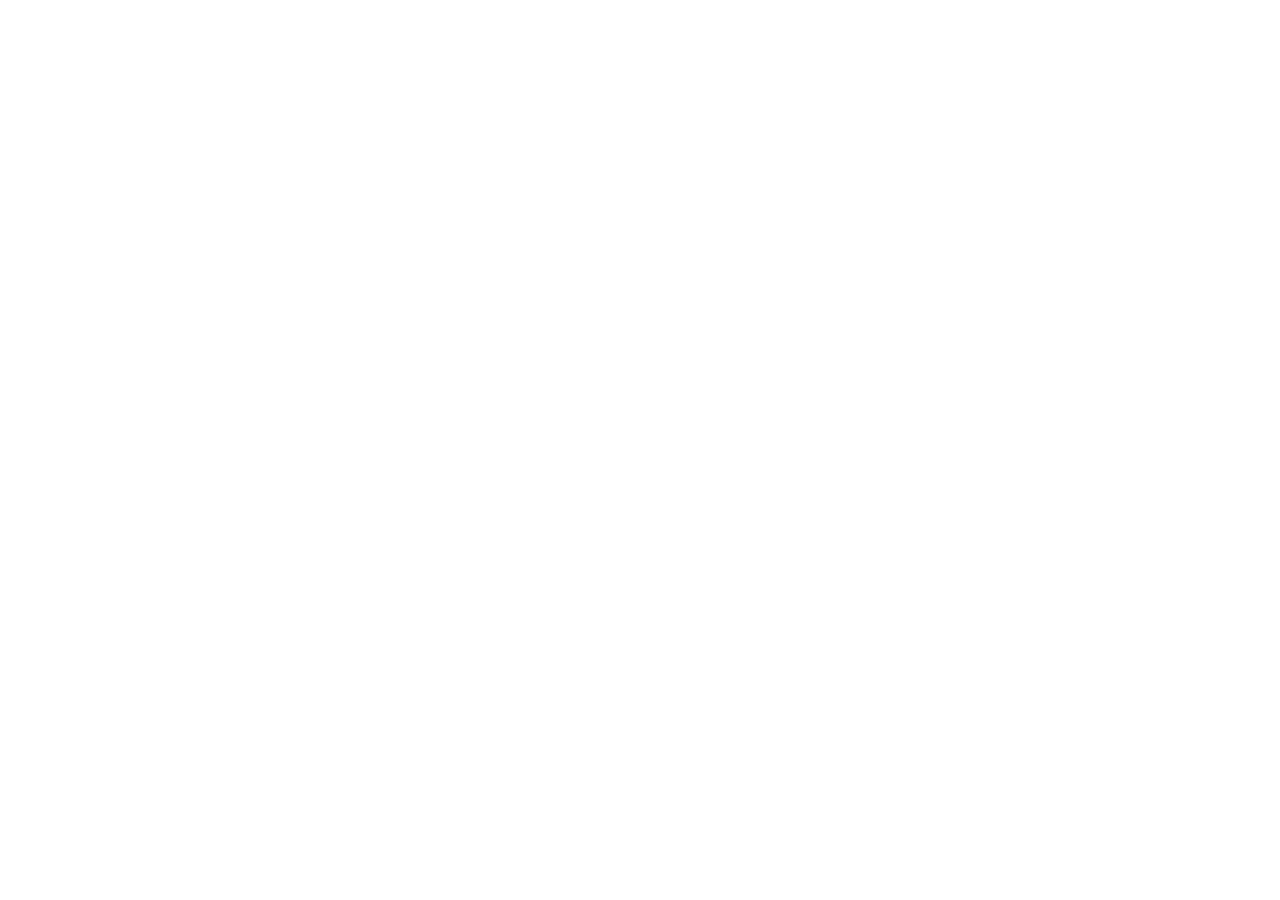
==== commit f0fcfdb5: "JS-Functions, Object & Array" ====
--- a/index.html
+++ b/index.html
@@ -2,133 +2,10 @@
 <html lang="en">
   <head>
     <meta charset="UTF-8" />
-    <meta name="viewport" content="width=device-width, initial-scale=1" />
-    <title>Ndure | Walk Your Own Way</title>
-    <link rel="stylesheet" href="style.css" />
+    <meta name="viewport" content="width=device-width, initial-scale=1.0" />
+    <title>JS-Functions, Object & Array</title>
   </head>
   <body>
-    <!-- NAVBAR -->
-    <header>
-      <a href="#home" class="logo">N<span>DURE</span></a>
-      <nav>
-        <a href="#home">Home</a>
-        <a href="#about">About</a>
-        <a href="#shop">Shop</a>
-        <a href="#contact">Contact</a>
-      </nav>
-    </header>
-
-    <!-- HOME -->
-    <section id="home">
-      <div class="hero-text">
-        <p class="tag">NEW COLLECTION 2026</p>
-        <h1>Walk Your <span>Own Way</span></h1>
-        <p>
-          Ndure makes comfortable, bold shoes built for every step of your day.
-          Light on your feet, tough on the road.
-        </p>
-        <a href="#shop" class="btn">Shop Now</a>
-      </div>
-      <div class="hero-img">👟</div>
-    </section>
-
-    <!-- ABOUT -->
-    <section id="about">
-      <div class="section-title">
-        <h2>About Ndure</h2>
-        <p>Made to last, made to move.</p>
-      </div>
-      <div class="about-box">
-        <div class="about-card">
-          <div class="icon">💪</div>
-          <h3>Built to Endure</h3>
-          <p>
-            Our name says it all. Every pair is tested to handle long days and
-            rough streets.
-          </p>
-        </div>
-        <div class="about-card">
-          <div class="icon">☁️</div>
-          <h3>Comfort First</h3>
-          <p>
-            Soft cushioned soles and breathable fabric keep your feet happy from
-            morning till night.
-          </p>
-        </div>
-        <div class="about-card">
-          <div class="icon">🎨</div>
-          <h3>Bold Style</h3>
-          <p>
-            Fresh colors and clean designs that look good with anything you
-            wear.
-          </p>
-        </div>
-      </div>
-    </section>
-
-    <!-- SHOP -->
-    <section id="shop">
-      <div class="section-title">
-        <h2>Our Shoes</h2>
-        <p>Pick your favorite pair.</p>
-      </div>
-      <div class="products">
-        <div class="product">
-          <div class="shoe-pic c1">👟</div>
-          <div class="info">
-            <h3>Ndure Runner</h3>
-            <p class="price">PKR 5,900</p>
-            <a href="#contact">Order Now</a>
-          </div>
-        </div>
-        <div class="product">
-          <div class="shoe-pic c2">👟</div>
-          <div class="info">
-            <h3>Ndure Sky</h3>
-            <p class="price">PKR 6,500</p>
-            <a href="#contact">Order Now</a>
-          </div>
-        </div>
-        <div class="product">
-          <div class="shoe-pic c3">👟</div>
-          <div class="info">
-            <h3>Ndure Pulse</h3>
-            <p class="price">PKR 7,200</p>
-            <a href="#contact">Order Now</a>
-          </div>
-        </div>
-        <div class="product">
-          <div class="shoe-pic c4">👟</div>
-          <div class="info">
-            <h3>Ndure Trail</h3>
-            <p class="price">PKR 8,000</p>
-            <a href="#contact">Order Now</a>
-          </div>
-        </div>
-      </div>
-    </section>
-
-    <!-- CONTACT -->
-    <section id="contact">
-      <div class="section-title">
-        <h2>Contact Us</h2>
-        <p>Questions or orders? Say hello.</p>
-      </div>
-      <div class="contact-box">
-        <div class="contact-info">
-          <div><span>Email</span>hello@ndure.com</div>
-          <div><span>Phone</span>+92 300 0000000</div>
-          <div><span>Address</span>Karachi, Pakistan</div>
-        </div>
-        <form>
-          <input type="text" placeholder="Your name" />
-          <input type="email" placeholder="Your email" />
-          <textarea placeholder="Your message"></textarea>
-          <button type="button">Send Message</button>
-        </form>
-      </div>
-    </section>
-
-    <footer>© 2026 Ndure. All rights reserved.</footer>
+    <script src="./script.js"></script>
   </body>
 </html>
